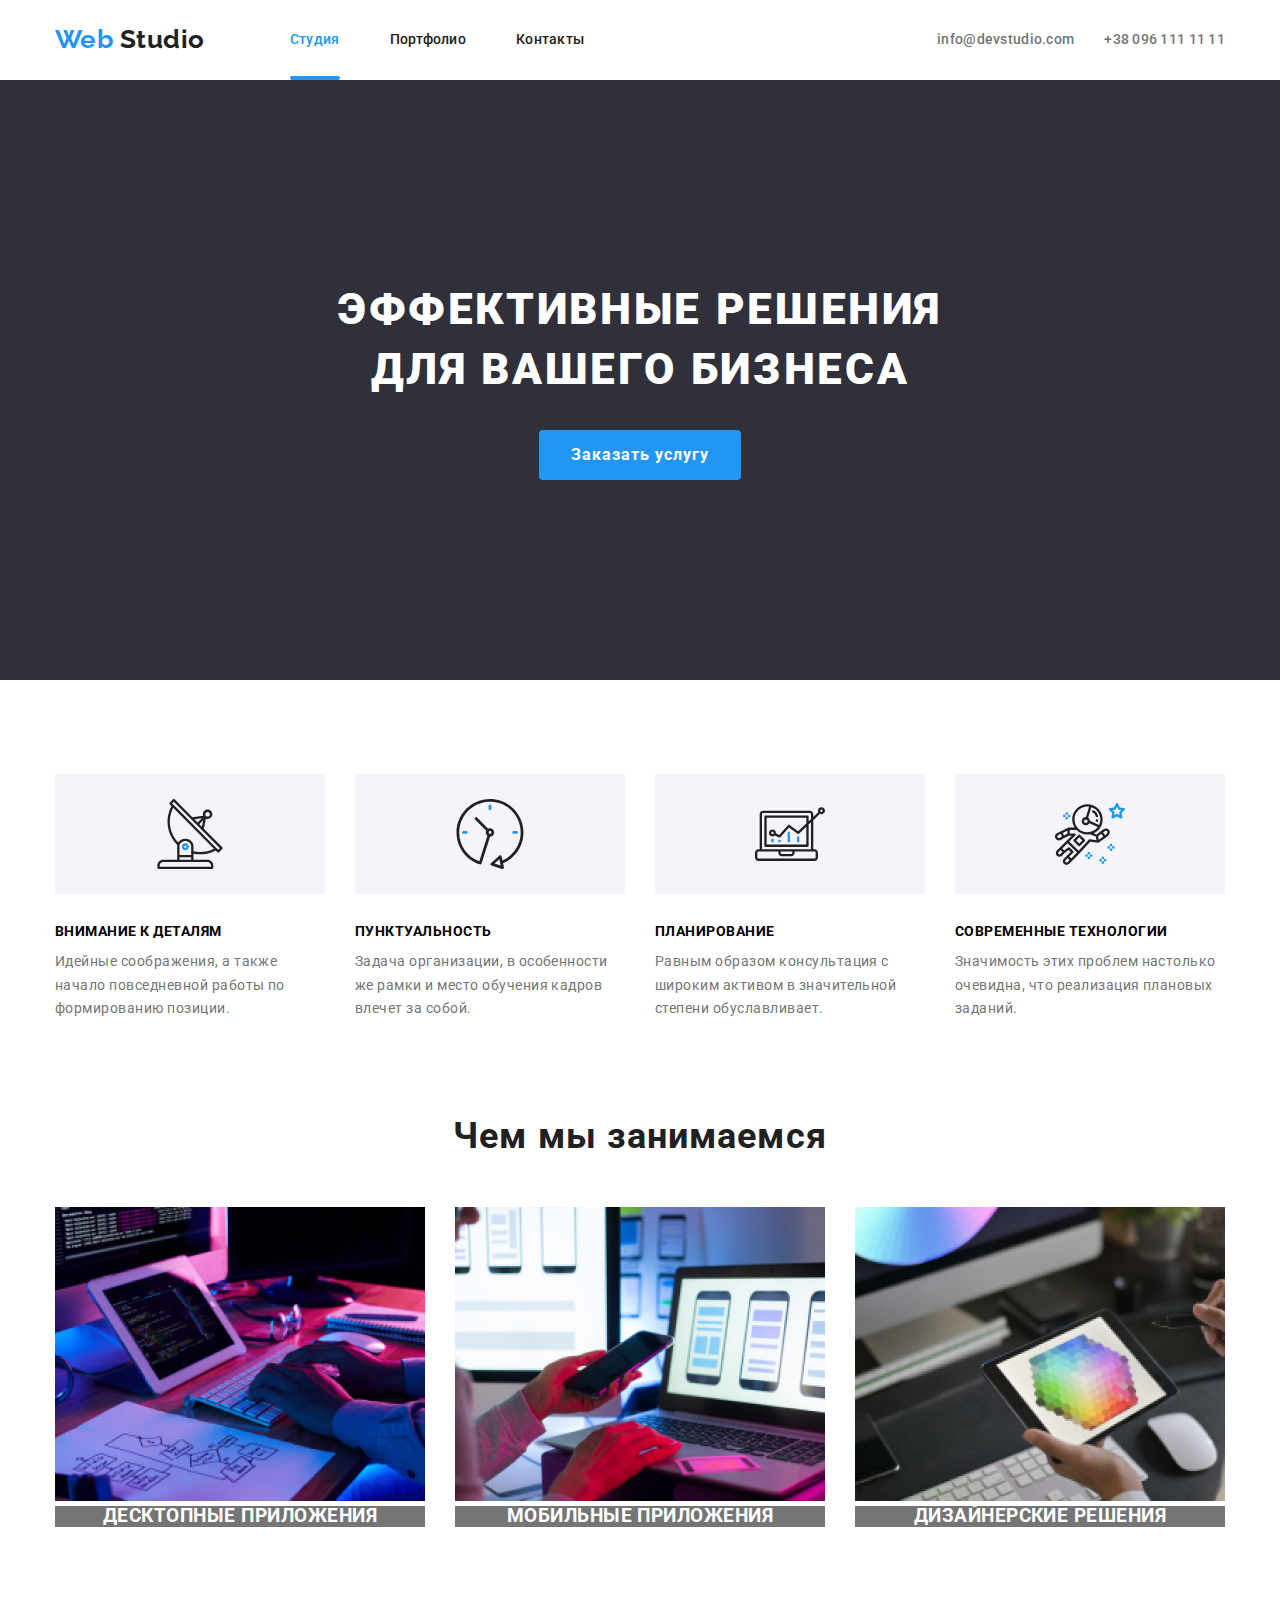
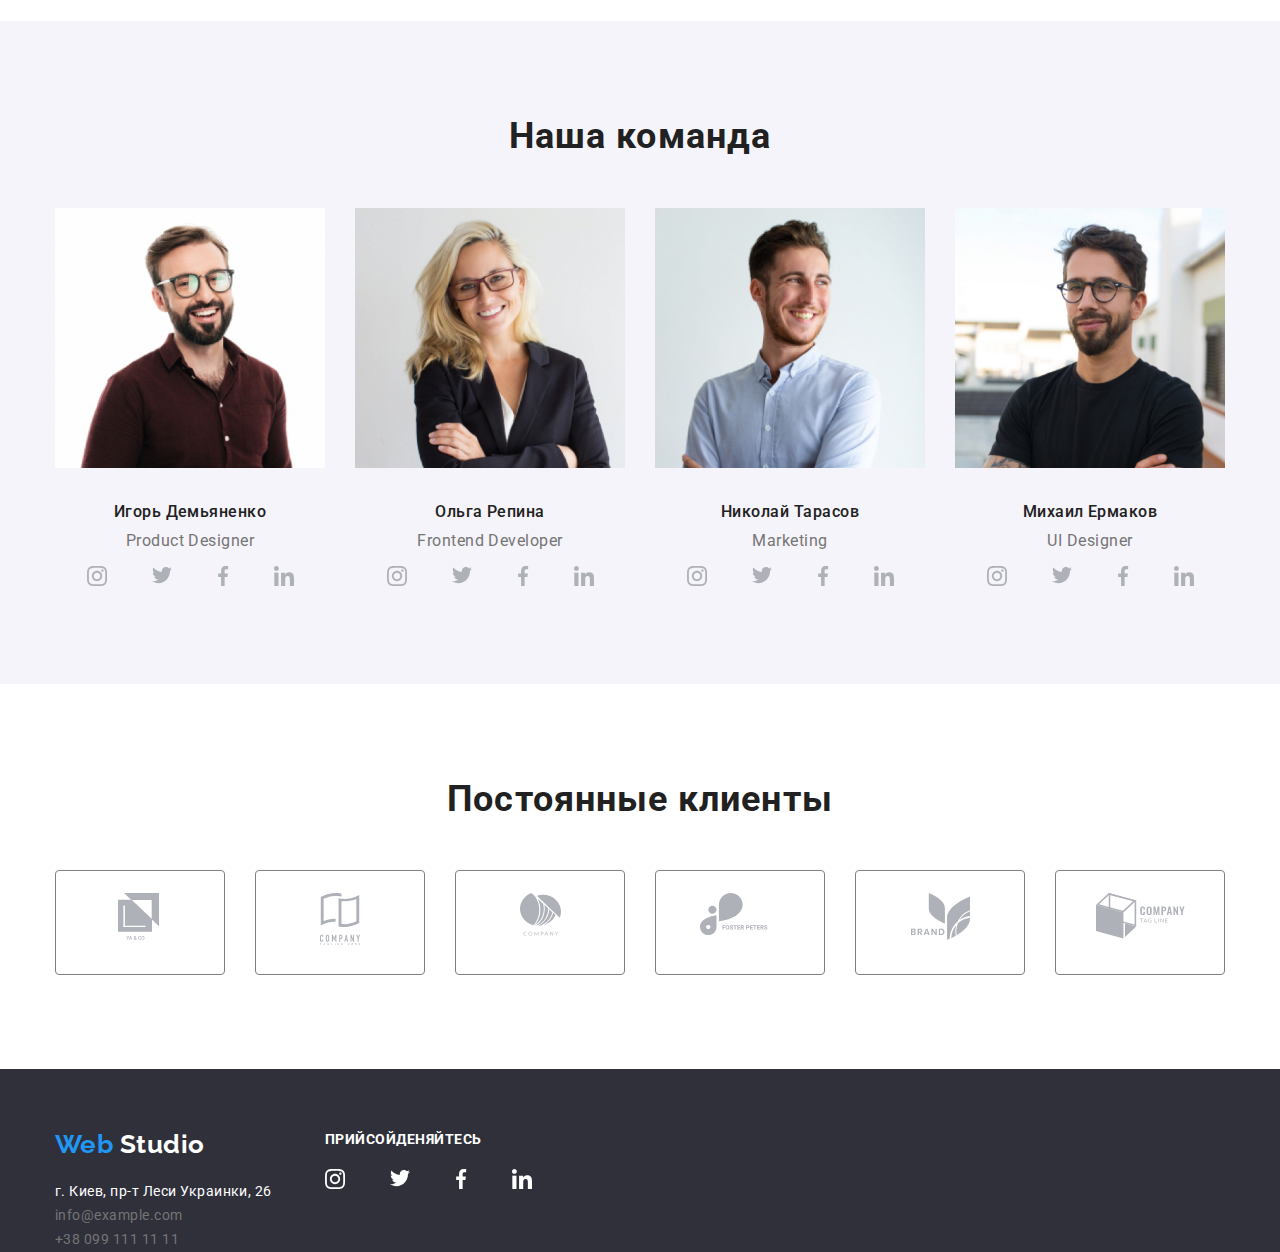
==== index.html @ 1988f990 "Initial commit" ====
<!DOCTYPE html>
<html lang="ru">
	<head>
		<meta charset="UTF-8" />
		<meta name="viewport" content="width=device-width, initial-scale=1.0" />
		<link
			href="https://fonts.googleapis.com/css2?family=Raleway:wght@700&family=Roboto:wght@500;900&display=swap"
			rel="stylesheet"
		/>
		<link
			rel="stylesheet"
			href="https://cdnjs.cloudflare.com/ajax/libs/modern-normalize/0.7.0/modern-normalize.min.css"
		/>

		<link rel="stylesheet" href="./css/style.css" />

		<title>Web studio main</title>
	</head>
	<body>
		<!--Header-->

		<header>
			<nav class="site-nav">
				<div class="conteiners">
					<a href="./index.html" class="logo">
						<span>Web</span>
						Studio
					</a>
					<ul class="list">
						<li class="item"><a href="./index.html" class="link current-page">Студия</a></li>
						<li class="item"><a href="./portfolio.html" class="link">Портфолио</a></li>
						<li class="item"><a href="" class="link">Контакты</a></li>
					</ul>
					<ul class="list contacts">
						<li class="item-contact">
							<a href="mailto:info@devstudio.com" class="link contact">
								<!--<img src="./img/phone.svg" alt="знак телефона" />-->
								info@devstudio.com
							</a>
						</li>
						<li class="item-contact">
							<a href="tel:+380961111111" class="link contact">
								<!--<img src="./img/envelope.svg" alt="знак конверта" />-->
								+38 096 111 11 11
							</a>
						</li>
					</ul>
				</div>
			</nav>
		</header>
		<main>
			<!-- HERO-->

			<section class="hero">
				<div class="conteiners">
					<h1 class="title">Эффективные решения для вашего бизнеса</h1>
					<button class="button">Заказать услугу</button>
				</div>
			</section>

			<!--наши особенности-->

			<section class="features">
				<div class="conteiners">
					<h2 class="title" hidden>Наши особенности</h2>
					<ul class="list">
						<li class="item">
							<div class="img-conteiner"><img src="./img/antenna_1.svg" alt="антена" class="images" /></div>
							<h3 class="sub-title">Внимание к деталям</h3>
							<p class="post">
								Идейные соображения, а также начало повседневной работы по формированию позиции.
							</p>
						</li>
						<li class="item">
							<div class="img-conteiner"><img src="./img/clock_1.svg" alt="часы" class="images" /></div>
							<h3 class="sub-title">Пунктуальность</h3>
							<p class="post">
								Задача организации, в особенности же рамки и место обучения кадров влечет за собой.
							</p>
						</li>
						<li class="item">
							<div class="img-conteiner"><img src="./img/diagram_1.svg" alt="диаграма" class="images" /></div>
							<h3 class="sub-title">Планирование</h3>
							<p class="post">
								Равным образом консультация с широким активом в значительной степени обуславливает.
							</p>
						</li>
						<li class="item">
							<div class="img-conteiner"><img src="./img/astronaut_1.svg" alt="астронафт" class="images" /></div>
							<h3 class="sub-title">Современные технологии</h3>
							<p class="post">
								Значимость этих проблем настолько очевидна, что реализация плановых заданий.
							</p>
						</li>
					</ul>
				</div>
			</section>

			<!--чем мы занимаемся -->

			<section class="work">
				<div class="conteiners">
					<h2 class="title">Чем мы занимаемся</h2>
					<ul class="list">
						<li class="item">
							<img src="./img/desctop.jpg" alt="изборажение ноутбука" />
							<h3 class="sub-title">Десктопные приложения</h3>
						</li>
						<li class="item">
							<img src="./img/mobile.jpg" alt="изображение телефона" />
							<h3 class="sub-title">Мобильные приложения</h3>
						</li>
						<li class="item">
							<img src="./img/design.jpg" alt="изображение екрана компьюетра" />
							<h3 class="sub-title">Дизайнерские решения</h3>
						</li>
					</ul>
				</div>
			</section>

			<!--наша  команда-->

			<section class="team">
				<div class="conteiners">
					<h2 class="title">Наша команда</h2>
					<ul class="list">
						<li class="item">
							<img src="./img/photo_1.jpg" alt="изображение сотрудника" width="270" height="260" ; />
							<h3 class="name">Игорь Демьяненко</h3>
							<p class="position">Product Designer</p>
							<ul class="socialnetwork-list">
								<li class="social-icon">
									<a href="https://www.instagramm.com/" aria-label="Instagramm" class="social-link">
										<img src="./img/instagramm.svg" alt="логотип интаграма" />
									</a>
								</li>
								<li class="social-icon">
									<a href="https://twitter.com/explore" aria-label="Twitter" class="social-link">
										<img src="./img/twiter.svg" alt="логотип твитера" />
									</a>
								</li>
								<li class="social-icon">
									<a href="https://www.facebook.com/" aria-label="Facebook" class="social-link">
										<img src="./img/facebook.svg" alt="логотип фейсбука" />
									</a>
								</li>
								<li class="social-icon">
									<a href="https://www.linkedin.com/" aria-label="LinkenIn" class="social-link">
										<img src="./img/linken.svg" alt="логотип линкед ина" />
									</a>
								</li>
							</ul>
						</li>
						<li class="item">
							<img src="./img/photo_2.jpg" alt="изображение сотрудника" width="270" height="260" ; />
							<h3 class="name">Ольга Репина</h3>
							<p class="position">Frontend Developer</p>
							<ul class="socialnetwork-list">
								<li>
									<a href="https://www.instagramm.com/" aria-label="Instagramm" class="social-link">
										<img src="./img/instagramm.svg" alt="логотип интаграма" />
									</a>
								</li>
								<li class="list">
									<a href="https://twitter.com/explore" aria-label="Twitter" class="social-link">
										<img src="./img/twiter.svg" alt="логотип твитера" />
									</a>
								</li>
								<li class="list">
									<a href="https://www.facebook.com/" aria-label="Facebook" class="social-link">
										<img src="./img/facebook.svg" alt="логотип фейсбука" />
									</a>
								</li>
								<li class="list">
									<a href="https://www.linkedin.com/" aria-label="LinkenIn" class="social-link">
										<img src="./img/linken.svg" alt="логотип линкед ина" />
									</a>
								</li>
							</ul>
						</li>
						<li class="item">
							<img src="./img/photo_3.jpg" alt="изображение сотрудника" width="270" height="260" ; />
							<h3 class="name">Николай Тарасов</h3>
							<p class="position">Marketing</p>
							<ul class="socialnetwork-list">
								<li class="list">
									<a href="https://www.instagramm.com/" aria-label="Instagramm" class="social-link">
										<img src="./img/instagramm.svg" alt="логотип интаграма" />
									</a>
								</li>
								<li class="list">
									<a href="https://twitter.com/explore" aria-label="Twitter" class="social-link">
										<img src="./img/twiter.svg" alt="логотип твитера" />
									</a>
								</li>
								<li class="list">
									<a href="https://www.facebook.com/" aria-label="Facebook" class="social-link">
										<img src="./img/facebook.svg" alt="логотип фейсбука" />
									</a>
								</li>
								<li class="list">
									<a href="https://www.linkedin.com/" aria-label="LinkenIn" class="social-link">
										<img src="./img/linken.svg" alt="логотип линкед ина" />
									</a>
								</li>
							</ul>
						</li>
						<li class="item">
							<img src="./img/photo_4.jpg" alt="изображение сотрудника" width="270" height="260" ; />
							<h3 class="name">Михаил Ермаков</h3>
							<p class="position">UI Designer</p>
							<ul class="socialnetwork-list">
								<li class="list">
									<a href="https://www.instagramm.com/" aria-label="Instagramm" class="social-link">
										<img src="./img/instagramm.svg" alt="логотип интаграма" />
									</a>
								</li>
								<li>
									<a href="https://twitter.com/explore" aria-label="Twitter" class="social-link">
										<img src="./img/twiter.svg" alt="логотип твитера" />
									</a>
								</li>
								<li class="list">
									<a href="https://www.facebook.com/" aria-label="Facebook" class="social-link">
										<img src="./img/facebook.svg" alt="логотип фейсбука" />
									</a>
								</li>
								<li class="list">
									<a href="https://www.linkedin.com/" aria-label="LinkenIn" class="social-link">
										<img src="./img/linken.svg" alt="логотип линкед ина" />
									</a>
								</li>
							</ul>
						</li>
					</ul>
				</div>
			</section>
			<!--постоянные клиенты-->
			<section class="client">
				<div class="conteiners">
					<h2 class="title">Постоянные клиенты</h2>
					<ul class="list">
						<li class="item">
							<a href="#" class="logo"><img src="./img/logo_client_1.svg" alt="лого первого постоянного клиента" /></a>
						</li>
						<li class="item">
							<a href="#" class="logo"><img src="./img/logo_client_2.svg" alt="лого второго постоянного клиента" /></a>
						</li>
						<li class="item">
							<a href="#" class="logo"><img src="./img/logo_client_3.svg" alt="лого третего постоянного клиента" /></a>
						</li>
						<li class="item">
							<a href="#" class="logo"><img src="./img/logo_client_4.svg" alt="лого четверт постоянного клиента" /></a>
						</li>
						<li class="item">
							<a href="#" class="logo"><img src="./img/logo_clinet_5.svg" alt="лого пятого постоянного клиента" /></a>
						</li>
						<li class="item">
							<a href="#" class="logo"><img src="./img/logo_clinet_6.svg" alt="лого шестого постоянного клиента" /></a>
						</li>
					</ul>
				</div>
			</section>
		</main>

		<!--Футер-->

		<footer class="footer">
			<div class="conteiners">
				<div class="input-conteiner">
					<h2 hidden>Контактная информация</h2>
					<a href="./index.html" class="logo">
						<span>Web</span>
						Studio
					</a>
					<address>
						<a href="https://goo.gl/maps/7qZ9SEmHGYKd3bcy6" class="contact adress">г. Киев, пр-т Леси Украинки, 26</a>
						<br />
						<a href="mailto:info@example.com" class="contact">info@example.com</a>
						<br />
						<a href="tel:+380991111111" class="contact">+38 099 111 11 11</a>
					</address>
				</div>
				<div class="input-conteiner">
					<b class="connect">Прийсойденяйтесь</b>

					<ul class="socialnetwork-list">
						<li class="socialnetwork-icon">
							<a href="" aria-label="Instagram" class="social-links">
								<img src="./img/dark_logo_instagramm.svg" alt="лого инстаграма" />
							</a>
						</li>
						<li class="socialnetwork-icon">
							<a href="" aria-label="Twitter" class="social-links">
								<img src="./img/dark_logo_twiter.svg" alt="лого твитера" />
							</a>
						</li>
						<li class="socialnetwork-icon">
							<a href="" aria-label="Facebook" class="social-links">
								<img src="./img/dark_logo_facebook.svg" alt="лого фейсбука" />
							</a>
						</li>
						<li class="socialnetwork-icon">
							<a href="" aria-label="LinkenIn" class="social-links">
								<img src="./img/dark_logo_linkedin.svg" alt="лого линкедина" />
							</a>
						</li>
					</ul>
				</div>
			</div>
			<!--Подписаться  -->
			<div></div>
		</footer>
	</body>
</html>
---- css/style.css ----
html {
	box-sizing: border-box;
}

*,
*::before,
*::after {
	box-sizing: inherit;
}
/* палитра */
:root {
	--acent-text-color: #2196f3;
	--main-text-color: #212121;
	--secondary-text-color: #757575;
	--text-white-color: #ffffff;
	--footer-background-color:  #2f303a;
	ba
}
/* основные правила */
body {
	font-family: Roboto, sans-serif;
	font-style: normal;
	letter-spacing: 0.03em;
	font-weight: 400;
}
h1,
h2,
h3,
h4,
h5,
h6,
p,
a,
ul {
	margin: 0 0;
	padding: 0 0;
}
/* компоненты */
.conteiners {
	margin: auto;
	max-width: 1200px;
	padding: 0 15px;
}
.logo {
	font-family: Raleway;
	text-decoration: none;
	font-weight: 700;
	font-size: 26px;
	line-height: 1.19;
}
.logo > span {
	color: var(--acent-text-color);
}

li {
	list-style-type: none;
}
.link {
	text-decoration: none;
	color: #212121;
}
.button {
	display: inline-block;
	border: 0px;
	margin-top: 0px;
	padding: 10px 32px;
	border-radius: 4px;
	align-items: center;
	text-align: center;

	color: var(--text-white-color);
	background-color: var(--acent-text-color);
	font-weight: 700;
	font-size: 16px;
	line-height: 1.875;
	letter-spacing: 0.06em;
}
.button:hover,
.button:focus {
	color: var(--acent-text-color);
	background-color: var(--text-white-color);
}

.title {
	font-weight: 700;
	font-size: 36px;
	line-height: 1.17;
	letter-spacing: 0.03em;
	color: var(--main-text-color);
}
/* навигация */
.site-nav .conteiners {
	display: flex;
	align-items: center;
}

.current-page {
	position: relative;
	color: var(--acent-text-color);
}
.current-page::after {
	position: absolute;
	left: 0;
	bottom: 0;
	display: block;
	content: " ";
	width: 100%;
	height: 4px;
	background: #2196f3;
	border-radius: 2px;
}
/* logo */
.site-nav .logo {
	color: var(--main-text-color);
	font-weight: 700;
	padding-top: 24px;
	padding-bottom: 25px;
}

/* nav */
.site-nav .list {
	display: flex;
}
.site-nav .item:first-child {
	margin-left: 85px;
}
.site-nav .item:not(:last-child) {
	margin-right: 50px;
}
.site-nav .item-contact:not(:last-child) {
	margin-right: 30px;
}

.site-nav .link {
	display: block;
	padding-top: 32px;
	padding-bottom: 32px;
	font-style: normal;
	font-weight: 500;
	font-size: 14px;
	line-height: 1.14;
	letter-spacing: 0.02em;
}
.site-nav .link:hover,
.site-nav .link:focus {
	color: var(--acent-text-color);
}

/* nav contacts*/
.site-nav .contact {
	color: var(--secondary-text-color);
}

.site-nav .contacts {
	margin-left: auto;
}

/* hero */

.hero {
	text-align: center;
	background-color: var(--footer-background-color);
}
.hero {
	padding-top: 200px;
	padding-bottom: 200px;
}
.hero .title {
	max-width: 696px;
	margin-right: auto;
	margin-left: auto;
	margin-bottom: 30px;
	color: var(--text-white-color);

	font-weight: 900;
	font-size: 44px;
	line-height: 1.36;
	text-align: center;
	letter-spacing: 0.06em;
	text-transform: uppercase;
}
/* features*/
.features {
	padding-top: 94px;
}

.features .list {
	display: flex;
}

.features .item {
	max-width: 270px;
}
.features .item:not(:last-child) {
	margin-right: 30px;
}
.features .img-conteiner {
	display: flex;
	justify-content: center;
	margin-bottom: 30px;
	padding-top: 25px;
	padding-bottom: 25px;

	background-color: #f5f4fa;
}

.features .sub-title {
	margin-bottom: 10px;

	font-weight: 700;
	font-size: 14px;
	line-height: 1.14;
	text-transform: uppercase;
}
.features .post {
	font-weight: 400;
	font-size: 14px;
	line-height: 1.71;
	color: var(--secondary-text-color);
}

/* wrok */

.work {
	padding-top: 94px;
	padding-bottom: 94px;
}

.work .title {
	font-weight: 700;
	font-size: 36px;
	line-height: 1.17;
	text-align: center;
	margin-bottom: 50px;
}

.work .list {
	display: flex;
}

.work .item {
	max-width: 370px;
}
.work .item:not(:last-child) {
	margin-right: 30px;
}
.work .sub-title {
	color: var(--text-white-color);
	text-align: center;
	text-transform: uppercase;

	background-color: var(--secondary-text-color);
}

/* team */
.team {
	background-color: #f5f4fa;
	padding-top: 94px;
	padding-bottom: 94px;
}

.team .title {
	margin-bottom: 50px;

	text-align: center;
}

.team .list {
	display: flex;

	text-align: center;
}
.team .item:not(:last-child) {
	margin-right: 30px;
}

.team .name {
	margin-top: 30px;
	margin-bottom: 10px;

	color: var(--main-text-color);
	font-weight: 500;
	font-size: 16px;
	line-height: 1.19;
}

.team .position {
	margin-bottom: 16px;

	color: var(--secondary-text-color);
	font-weight: 400;
	font-size: 16px;
	line-height: 1.19;
}

.team .socialnetwork-list {
	display: flex;
	max-width: 207px;
	justify-content: space-between;
	margin-left: 32px;
}
.team .social-icon:not(:last-child) {
	margin-right: 10px;
}

/* clients */
.client {
	padding-top: 94px;
	padding-bottom: 94px;
}

.client .title {
	text-align: center;
	margin-bottom: 50px;
}

.client .list {
	display: flex;
	justify-content: space-between;
}

.client .item:not(:last-child) {
	margin-right: 30px;
}

.client .item {
	border: 1px solid grey;
	width: 270px;
	padding-top: 22px;
	padding-bottom: 22px;
	border-radius: 4px;
	display: flex;
	justify-content: center;
}

.client img:hover,
.client img:focus {
	background-color: var(--acent-text-color);
}

/* footer */
.footer {
	background-color: var(--footer-background-color);
}
.footer .conteiners {
	display: flex;
	padding-top: 60px;
}

.footer .input-conteiner {
	display: block;
	width: 270px;
}
.footer .logo {
	display: block;
	margin-bottom: 20px;

	color: var(--text-white-color);
	text-decoration: none;
}
.footer .contact {
	color: var(--secondary-text-color);
	font-style: normal;
	font-weight: 400;
	font-size: 14px;
	line-height: 1.71;
	text-decoration: none;
}
.footer .adress {
	color: var(--text-white-color);
}

.footer .connect {
	display: block;
	margin-bottom: 20px;

	color: var(--text-white-color);
	font-weight: 700;
	font-size: 14px;
	line-height: 1.43;
	text-transform: uppercase;
}

.footer .social-links:hover,
.footer .social-links:focus {
	background-color: var(--acent-text-color);
}

.footer .socialnetwork-list {
	display: flex;
	max-width: 207px;
	justify-content: space-between;
}

.footer .socialnetwork-icon:not(:last-child) {
	display: block;
	margin-right: 10px;
}

/* PORTFOLIO */

/* filters */
.filters {
	padding-top: 94px;
	padding-bottom: 50px;
}
.filters .list {
	display: flex;
	justify-content: center;
}

.filters .item {
	margin-right: 8px;
}

.filters .button {
	text-align: center;
	color: var(--main-text-color);
	font-weight: 500;
	font-size: 16px;
	line-height: 1.62;

	background-color: #f5f4fa;
}

.filters .button:hover,
.filters .button:focus {
	color: var(--text-white-color);
	background-color: var(--acent-text-color);
}

/* projects */
.projects {
	padding-bottom: 94px;
}

.projects .list {
	display: flex;
	flex-wrap: wrap;
}
.projects .item {
	max-width: 370px;
}

.projects .item:not(:nth-child(3n)) {
	margin-right: 30px;
}
.projects .item:not(:nth-last-child(-n + 3)) {
	margin-bottom: 30px;
}
.projects a {
	text-decoration: none;
	text-transform: none;
}
.projects h3 {
	color: var(--main-text-color);
	font-weight: 700;
	font-size: 18px;
	line-height: 2;

	letter-spacing: 0.06em;
}
.projects .sub-title {
	color: var(--secondary-text-color);
	font-weight: 400;
	font-size: 16px;
	line-height: 1.87;
}
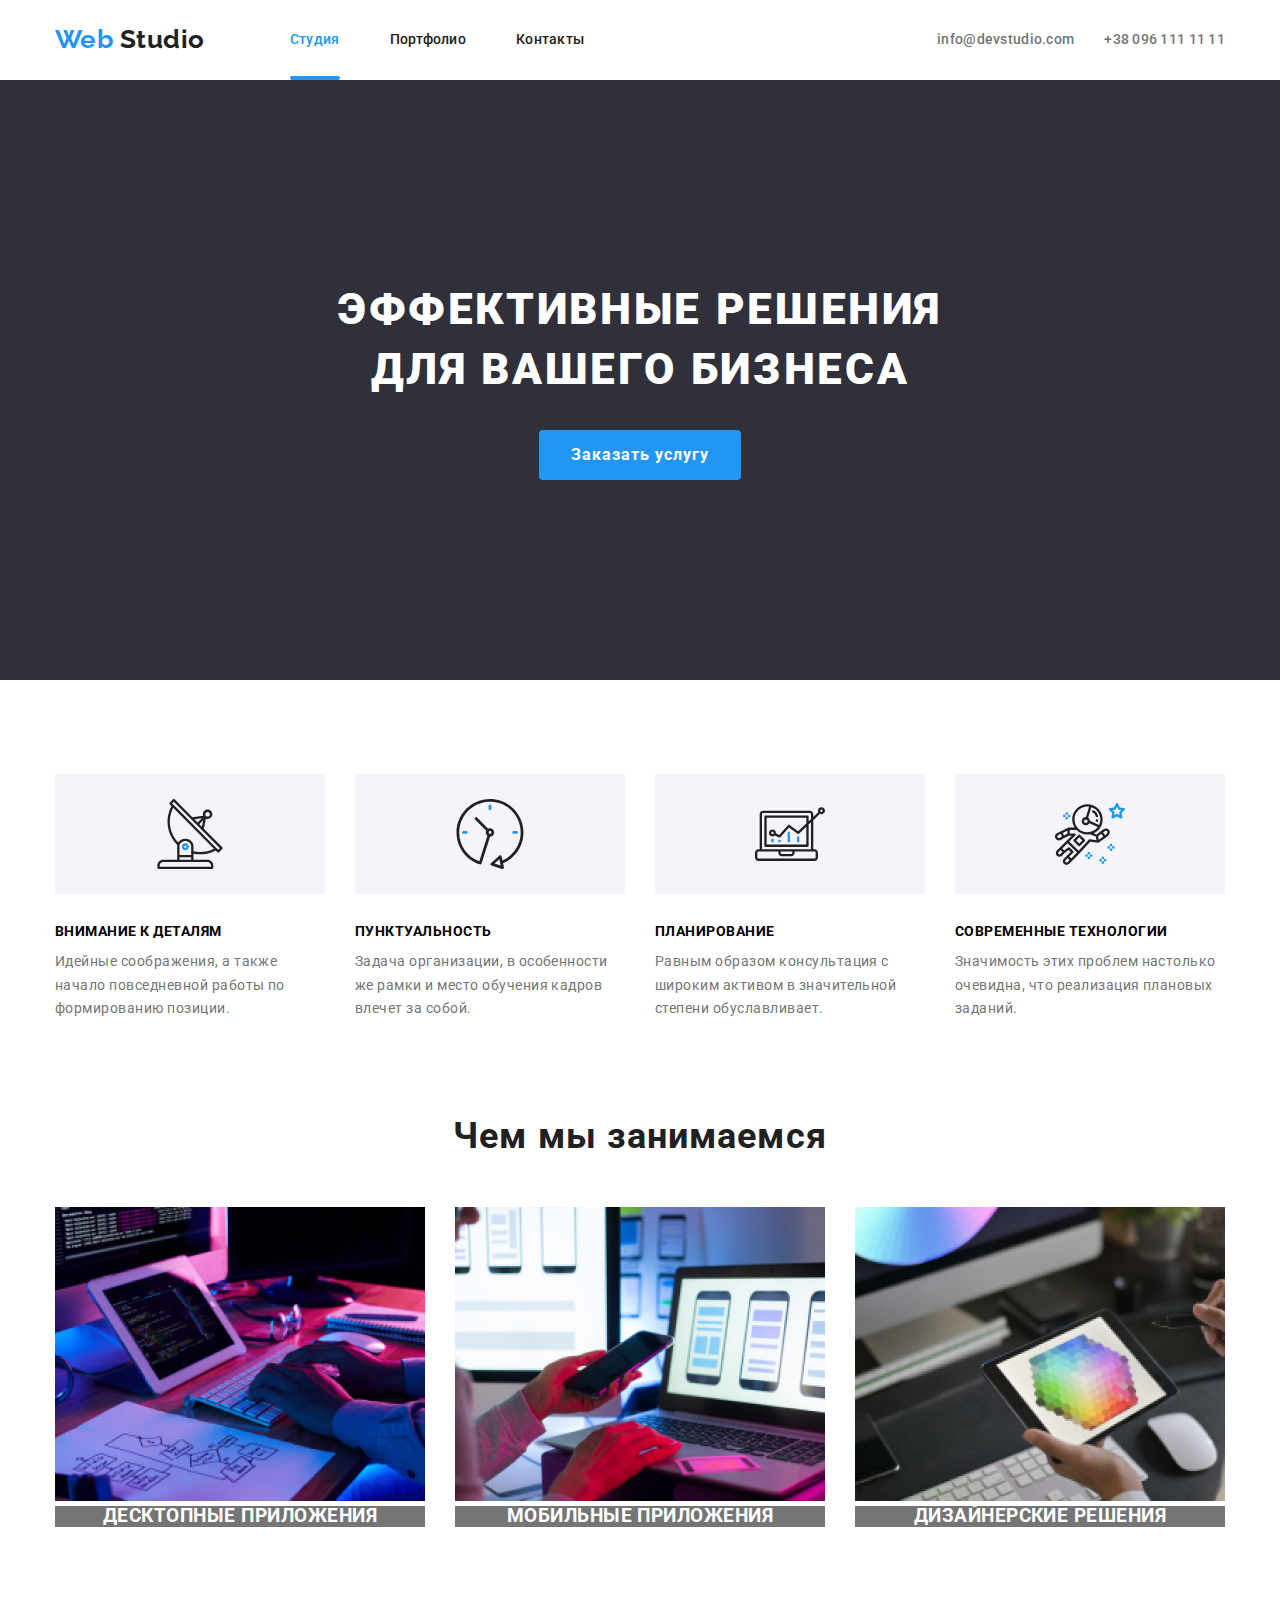
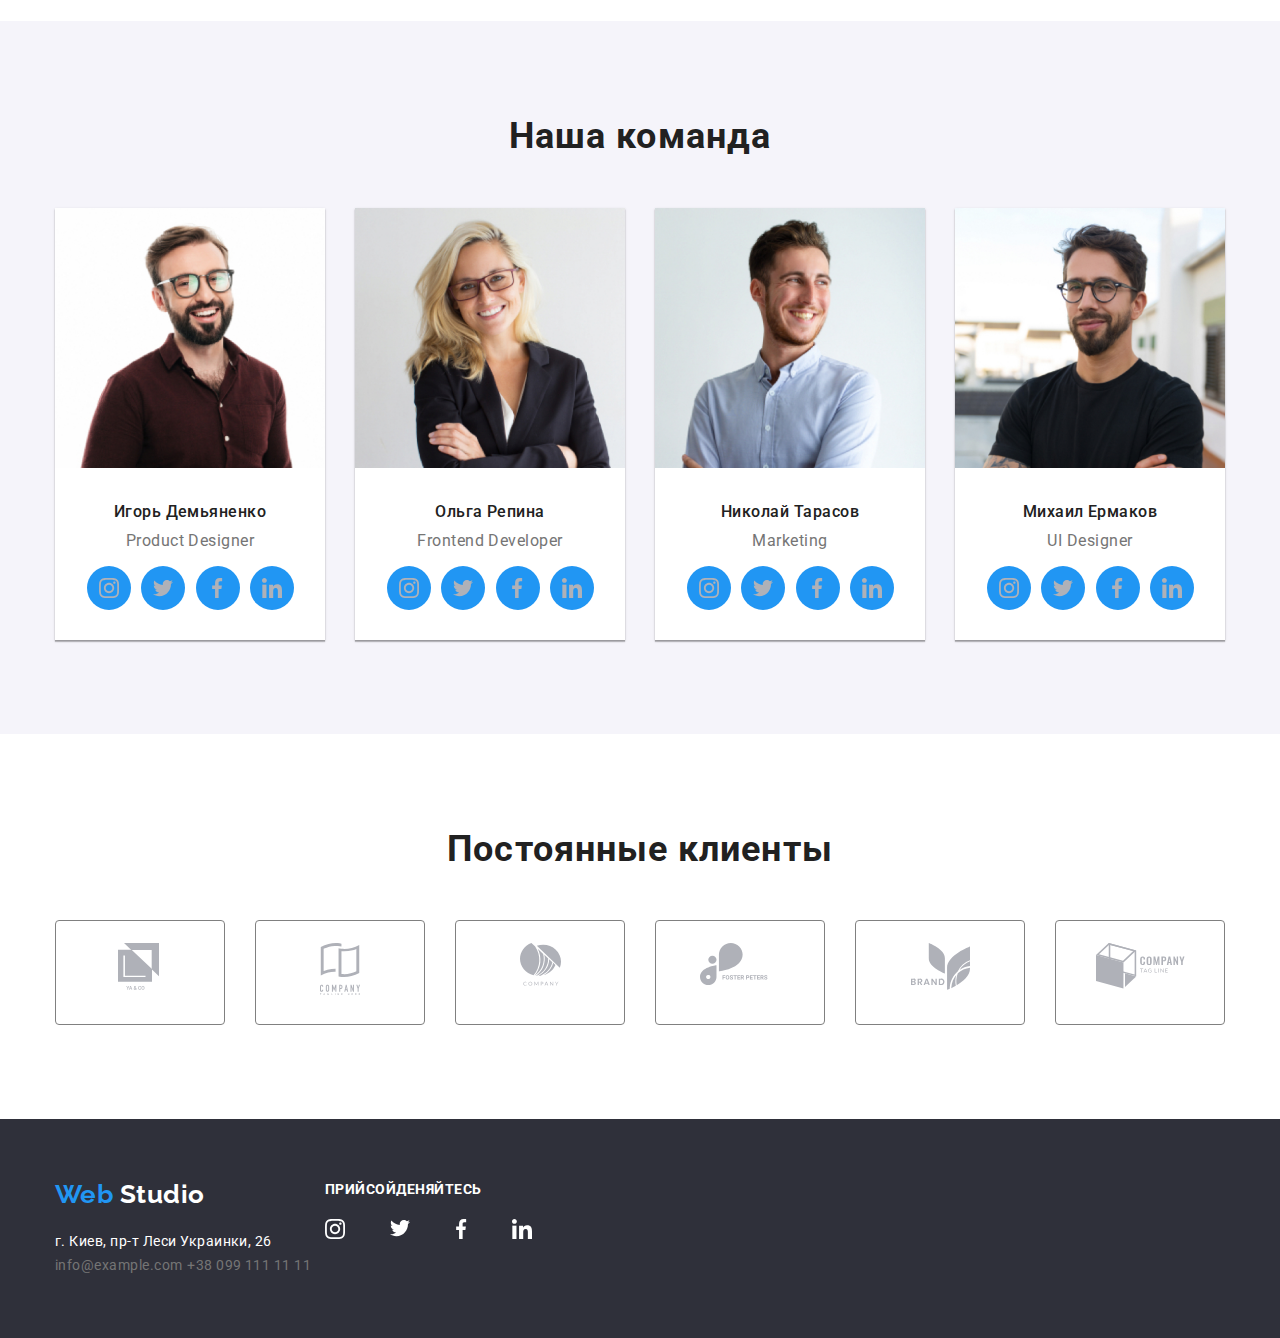
==== commit 727276f8: "Правки" ====
--- a/index.html
+++ b/index.html
@@ -29,7 +29,7 @@
 					<ul class="list">
 						<li class="item"><a href="./index.html" class="link current-page">Студия</a></li>
 						<li class="item"><a href="./portfolio.html" class="link">Портфолио</a></li>
-						<li class="item"><a href="" class="link">Контакты</a></li>
+						<li class="item"><a href="#adress" class="link">Контакты</a></li>
 					</ul>
 					<ul class="list contacts">
 						<li class="item-contact">
@@ -125,108 +125,188 @@
 					<h2 class="title">Наша команда</h2>
 					<ul class="list">
 						<li class="item">
-							<img src="./img/photo_1.jpg" alt="изображение сотрудника" width="270" height="260" ; />
+							<img src="./img/photo_1.jpg" alt="изображение сотрудника" width="270" height="260" />
 							<h3 class="name">Игорь Демьяненко</h3>
 							<p class="position">Product Designer</p>
 							<ul class="socialnetwork-list">
 								<li class="social-icon">
-									<a href="https://www.instagramm.com/" aria-label="Instagramm" class="social-link">
+									<a
+										class="social-icon-item"
+										href="https://www.instagramm.com/"
+										aria-label="Instagramm"
+										class="social-link"
+									>
 										<img src="./img/instagramm.svg" alt="логотип интаграма" />
 									</a>
 								</li>
 								<li class="social-icon">
-									<a href="https://twitter.com/explore" aria-label="Twitter" class="social-link">
+									<a
+										class="social-icon-item"
+										href="https://twitter.com/explore"
+										aria-label="Twitter"
+										class="social-link"
+									>
 										<img src="./img/twiter.svg" alt="логотип твитера" />
 									</a>
 								</li>
 								<li class="social-icon">
-									<a href="https://www.facebook.com/" aria-label="Facebook" class="social-link">
+									<a
+										class="social-icon-item"
+										href="https://www.facebook.com/"
+										aria-label="Facebook"
+										class="social-link"
+									>
 										<img src="./img/facebook.svg" alt="логотип фейсбука" />
 									</a>
 								</li>
 								<li class="social-icon">
-									<a href="https://www.linkedin.com/" aria-label="LinkenIn" class="social-link">
+									<a
+										class="social-icon-item"
+										href="https://www.linkedin.com/"
+										aria-label="LinkenIn"
+										class="social-link"
+									>
 										<img src="./img/linken.svg" alt="логотип линкед ина" />
 									</a>
 								</li>
 							</ul>
 						</li>
 						<li class="item">
-							<img src="./img/photo_2.jpg" alt="изображение сотрудника" width="270" height="260" ; />
+							<img src="./img/photo_2.jpg" alt="изображение сотрудника" width="270" height="260" />
 							<h3 class="name">Ольга Репина</h3>
 							<p class="position">Frontend Developer</p>
 							<ul class="socialnetwork-list">
 								<li>
-									<a href="https://www.instagramm.com/" aria-label="Instagramm" class="social-link">
+									<a
+										class="social-icon-item"
+										href="https://www.instagramm.com/"
+										aria-label="Instagramm"
+										class="social-link"
+									>
 										<img src="./img/instagramm.svg" alt="логотип интаграма" />
 									</a>
 								</li>
 								<li class="list">
-									<a href="https://twitter.com/explore" aria-label="Twitter" class="social-link">
+									<a
+										class="social-icon-item"
+										href="https://twitter.com/explore"
+										aria-label="Twitter"
+										class="social-link"
+									>
 										<img src="./img/twiter.svg" alt="логотип твитера" />
 									</a>
 								</li>
 								<li class="list">
-									<a href="https://www.facebook.com/" aria-label="Facebook" class="social-link">
+									<a
+										class="social-icon-item"
+										href="https://www.facebook.com/"
+										aria-label="Facebook"
+										class="social-link"
+									>
 										<img src="./img/facebook.svg" alt="логотип фейсбука" />
 									</a>
 								</li>
 								<li class="list">
-									<a href="https://www.linkedin.com/" aria-label="LinkenIn" class="social-link">
+									<a
+										class="social-icon-item"
+										href="https://www.linkedin.com/"
+										aria-label="LinkenIn"
+										class="social-link"
+									>
 										<img src="./img/linken.svg" alt="логотип линкед ина" />
 									</a>
 								</li>
 							</ul>
 						</li>
 						<li class="item">
-							<img src="./img/photo_3.jpg" alt="изображение сотрудника" width="270" height="260" ; />
+							<img src="./img/photo_3.jpg" alt="изображение сотрудника" width="270" height="260" />
 							<h3 class="name">Николай Тарасов</h3>
 							<p class="position">Marketing</p>
 							<ul class="socialnetwork-list">
 								<li class="list">
-									<a href="https://www.instagramm.com/" aria-label="Instagramm" class="social-link">
+									<a
+										class="social-icon-item"
+										href="https://www.instagramm.com/"
+										aria-label="Instagramm"
+										class="social-link"
+									>
 										<img src="./img/instagramm.svg" alt="логотип интаграма" />
 									</a>
 								</li>
 								<li class="list">
-									<a href="https://twitter.com/explore" aria-label="Twitter" class="social-link">
+									<a
+										class="social-icon-item"
+										href="https://twitter.com/explore"
+										aria-label="Twitter"
+										class="social-link"
+									>
 										<img src="./img/twiter.svg" alt="логотип твитера" />
 									</a>
 								</li>
 								<li class="list">
-									<a href="https://www.facebook.com/" aria-label="Facebook" class="social-link">
+									<a
+										class="social-icon-item"
+										href="https://www.facebook.com/"
+										aria-label="Facebook"
+										class="social-link"
+									>
 										<img src="./img/facebook.svg" alt="логотип фейсбука" />
 									</a>
 								</li>
 								<li class="list">
-									<a href="https://www.linkedin.com/" aria-label="LinkenIn" class="social-link">
+									<a
+										class="social-icon-item"
+										href="https://www.linkedin.com/"
+										aria-label="LinkenIn"
+										class="social-link"
+									>
 										<img src="./img/linken.svg" alt="логотип линкед ина" />
 									</a>
 								</li>
 							</ul>
 						</li>
 						<li class="item">
-							<img src="./img/photo_4.jpg" alt="изображение сотрудника" width="270" height="260" ; />
+							<img src="./img/photo_4.jpg" alt="изображение сотрудника" width="270" height="260" />
 							<h3 class="name">Михаил Ермаков</h3>
 							<p class="position">UI Designer</p>
 							<ul class="socialnetwork-list">
 								<li class="list">
-									<a href="https://www.instagramm.com/" aria-label="Instagramm" class="social-link">
+									<a
+										class="social-icon-item"
+										href="https://www.instagramm.com/"
+										aria-label="Instagramm"
+										class="social-link"
+									>
 										<img src="./img/instagramm.svg" alt="логотип интаграма" />
 									</a>
 								</li>
 								<li>
-									<a href="https://twitter.com/explore" aria-label="Twitter" class="social-link">
+									<a
+										class="social-icon-item"
+										href="https://twitter.com/explore"
+										aria-label="Twitter"
+										class="social-link"
+									>
 										<img src="./img/twiter.svg" alt="логотип твитера" />
 									</a>
 								</li>
 								<li class="list">
-									<a href="https://www.facebook.com/" aria-label="Facebook" class="social-link">
+									<a
+										class="social-icon-item"
+										href="https://www.facebook.com/"
+										aria-label="Facebook"
+										class="social-link"
+									>
 										<img src="./img/facebook.svg" alt="логотип фейсбука" />
 									</a>
 								</li>
 								<li class="list">
-									<a href="https://www.linkedin.com/" aria-label="LinkenIn" class="social-link">
+									<a
+										class="social-icon-item"
+										href="https://www.linkedin.com/"
+										aria-label="LinkenIn"
+										class="social-link"
+									>
 										<img src="./img/linken.svg" alt="логотип линкед ина" />
 									</a>
 								</li>
@@ -273,11 +353,9 @@
 						<span>Web</span>
 						Studio
 					</a>
-					<address>
+					<address id="adress">
 						<a href="https://goo.gl/maps/7qZ9SEmHGYKd3bcy6" class="contact adress">г. Киев, пр-т Леси Украинки, 26</a>
-						<br />
 						<a href="mailto:info@example.com" class="contact">info@example.com</a>
-						<br />
 						<a href="tel:+380991111111" class="contact">+38 099 111 11 11</a>
 					</address>
 				</div>
@@ -286,7 +364,7 @@
 
 					<ul class="socialnetwork-list">
 						<li class="socialnetwork-icon">
-							<a href="" aria-label="Instagram" class="social-links">
+							<a href="" aria-label="Instagramm" class="social-links">
 								<img src="./img/dark_logo_instagramm.svg" alt="лого инстаграма" />
 							</a>
 						</li>
--- a/css/style.css
+++ b/css/style.css
@@ -13,8 +13,8 @@
 	--main-text-color: #212121;
 	--secondary-text-color: #757575;
 	--text-white-color: #ffffff;
-	--footer-background-color:  #2f303a;
-	ba
+	--footer-background-color: #2f303a;
+	--team-background-color: #f5f4fa;
 }
 /* основные правила */
 body {
@@ -270,6 +270,13 @@
 
 	text-align: center;
 }
+
+.team .item {
+	box-shadow: 0px 1px 3px rgba(0, 0, 0, 0.12), 0px 1px 1px rgba(0, 0, 0, 0.14), 0px 2px 1px rgba(0, 0, 0, 0.2);
+	border: 0px 0px 4px 4px;
+	background-color: var(--text-white-color);
+}
+
 .team .item:not(:last-child) {
 	margin-right: 30px;
 }
@@ -301,6 +308,17 @@
 }
 .team .social-icon:not(:last-child) {
 	margin-right: 10px;
+}
+
+.social-icon-item {
+	display: flex;
+	justify-content: center;
+	align-items: center;
+	width: 44px;
+	height: 44px;
+	background-color: var(--acent-text-color);
+	border-radius: 50%;
+	margin-bottom: 30px;
 }
 
 /* clients */
@@ -345,6 +363,7 @@
 .footer .conteiners {
 	display: flex;
 	padding-top: 60px;
+	padding-bottom: 60px;
 }
 
 .footer .input-conteiner {
@@ -358,6 +377,7 @@
 	color: var(--text-white-color);
 	text-decoration: none;
 }
+
 .footer .contact {
 	color: var(--secondary-text-color);
 	font-style: normal;
@@ -368,6 +388,7 @@
 }
 .footer .adress {
 	color: var(--text-white-color);
+	display: block;
 }
 
 .footer .connect {
@@ -440,6 +461,8 @@
 }
 .projects .item {
 	max-width: 370px;
+	background-color: var(--text-white-color);
+	border: 1px solid #eeeeee;
 }
 
 .projects .item:not(:nth-child(3n)) {
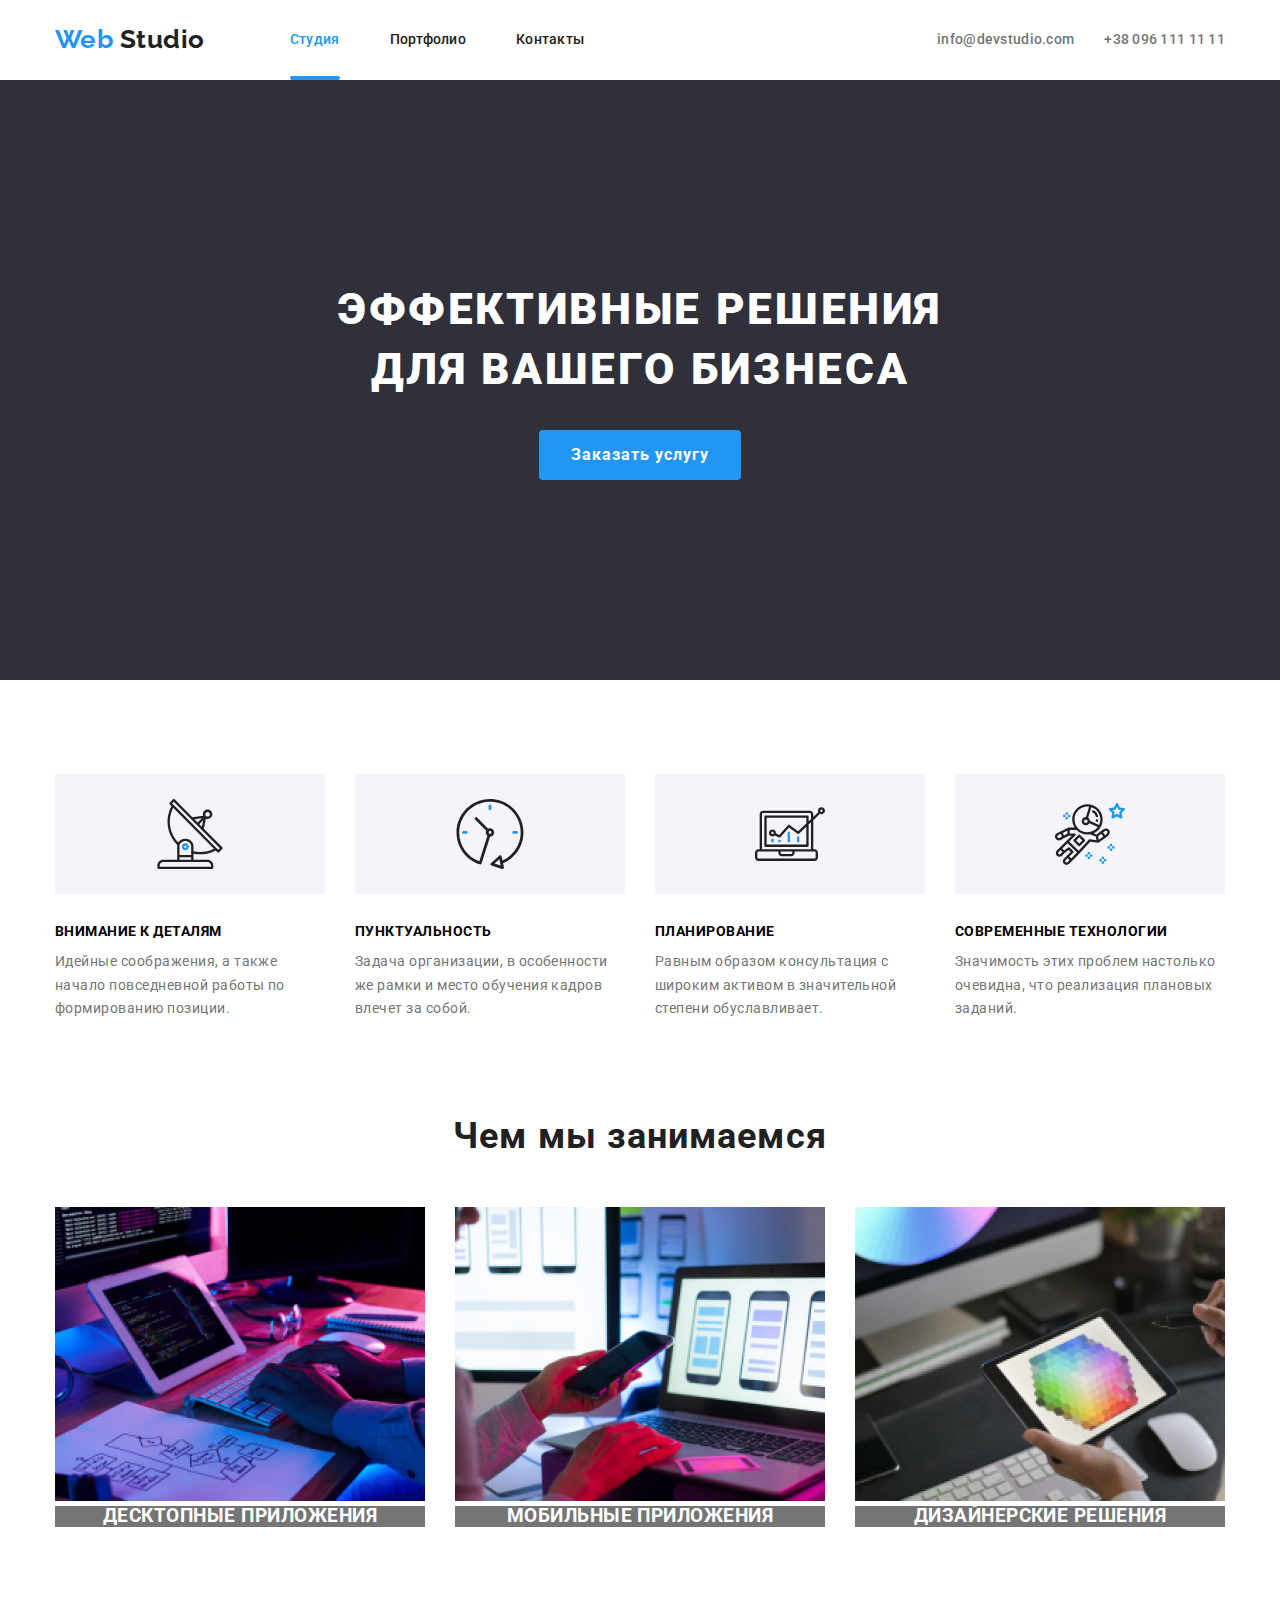
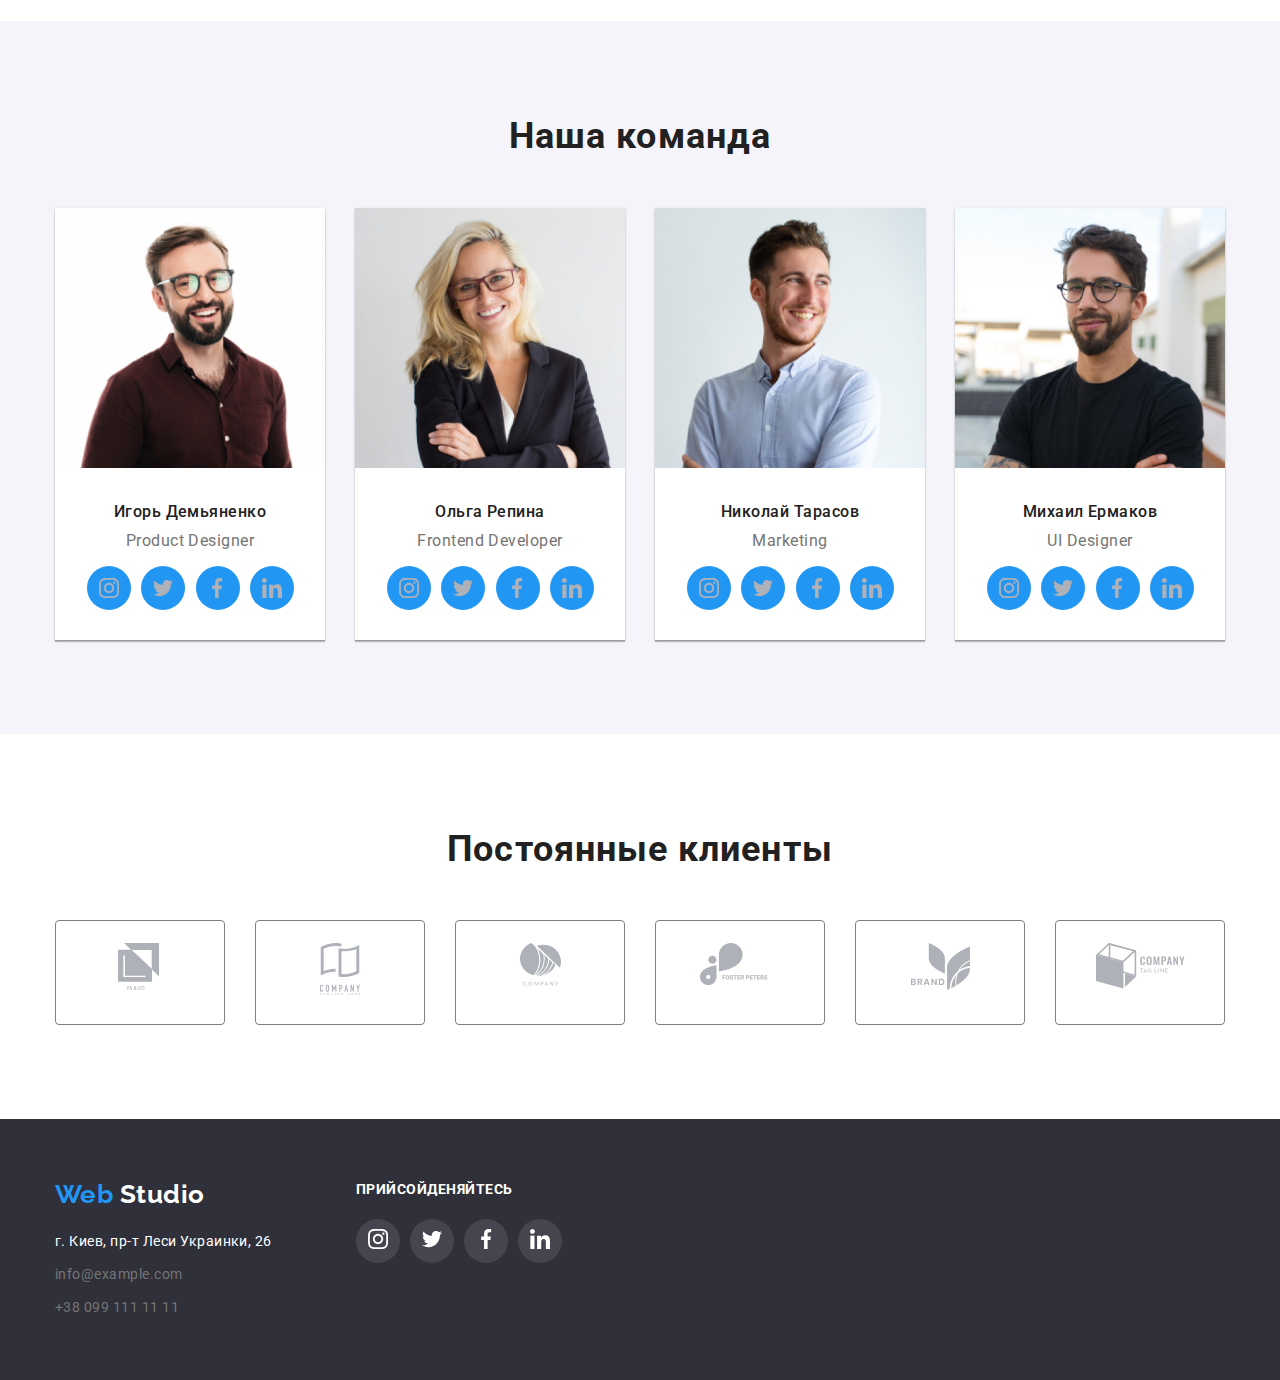
==== commit 12111bc7: "правка иконок" ====
--- a/index.html
+++ b/index.html
@@ -359,26 +359,26 @@
 						<a href="tel:+380991111111" class="contact">+38 099 111 11 11</a>
 					</address>
 				</div>
-				<div class="input-conteiner">
+				<div class="input-conteiner-join">
 					<b class="connect">Прийсойденяйтесь</b>
 
 					<ul class="socialnetwork-list">
-						<li class="socialnetwork-icon">
+						<li class="socialnetwork-icon-footer">
 							<a href="" aria-label="Instagramm" class="social-links">
 								<img src="./img/dark_logo_instagramm.svg" alt="лого инстаграма" />
 							</a>
 						</li>
-						<li class="socialnetwork-icon">
+						<li class="socialnetwork-icon-footer">
 							<a href="" aria-label="Twitter" class="social-links">
 								<img src="./img/dark_logo_twiter.svg" alt="лого твитера" />
 							</a>
 						</li>
-						<li class="socialnetwork-icon">
+						<li class="socialnetwork-icon-footer">
 							<a href="" aria-label="Facebook" class="social-links">
 								<img src="./img/dark_logo_facebook.svg" alt="лого фейсбука" />
 							</a>
 						</li>
-						<li class="socialnetwork-icon">
+						<li class="socialnetwork-icon-footer">
 							<a href="" aria-label="LinkenIn" class="social-links">
 								<img src="./img/dark_logo_linkedin.svg" alt="лого линкедина" />
 							</a>
--- a/css/style.css
+++ b/css/style.css
@@ -15,6 +15,7 @@
 	--text-white-color: #ffffff;
 	--footer-background-color: #2f303a;
 	--team-background-color: #f5f4fa;
+	--footer-socials-color: rgba(255, 255, 255, 0.1);
 }
 /* основные правила */
 body {
@@ -368,7 +369,11 @@
 
 .footer .input-conteiner {
 	display: block;
-	width: 270px;
+	width: 231px;
+}
+
+.footer .input-conteiner:not(:last-child) {
+	margin-right: 70px;
 }
 .footer .logo {
 	display: block;
@@ -379,6 +384,9 @@
 }
 
 .footer .contact {
+	display: block;
+	margin-bottom: 9px;
+
 	color: var(--secondary-text-color);
 	font-style: normal;
 	font-weight: 400;
@@ -386,9 +394,13 @@
 	line-height: 1.71;
 	text-decoration: none;
 }
+
+.footer .contact:last-child {
+	margin-bottom: 0px;
+}
+
 .footer .adress {
 	color: var(--text-white-color);
-	display: block;
 }
 
 .footer .connect {
@@ -413,9 +425,41 @@
 	justify-content: space-between;
 }
 
+.footer .socialnetwork-icon {
+	display: flex;
+	justify-content: center;
+	align-items: center;
+	text-align: center;
+	width: 44px;
+	height: 44px;
+	background-color: var(--acent-text-color);
+	border-radius: 50%;
+	margin-bottom: 30px;
+}
+
+.socialnetwork-icon-footer {
+	display: flex;
+	justify-content: center;
+	align-items: center;
+	width: 44px;
+	height: 44px;
+	background-color: var(--footer-socials-color);
+	border-radius: 50%;
+}
+
+.socialnetwork-icon-footer:not(:last-child) {
+	margin-right: 10px;
+}
+
+}
+
 .footer .socialnetwork-icon:not(:last-child) {
-	display: block;
+	/*  display: block;   */
 	margin-right: 10px;
+}
+
+.input-conteiner-join {
+	display: block;
 }
 
 /* PORTFOLIO */
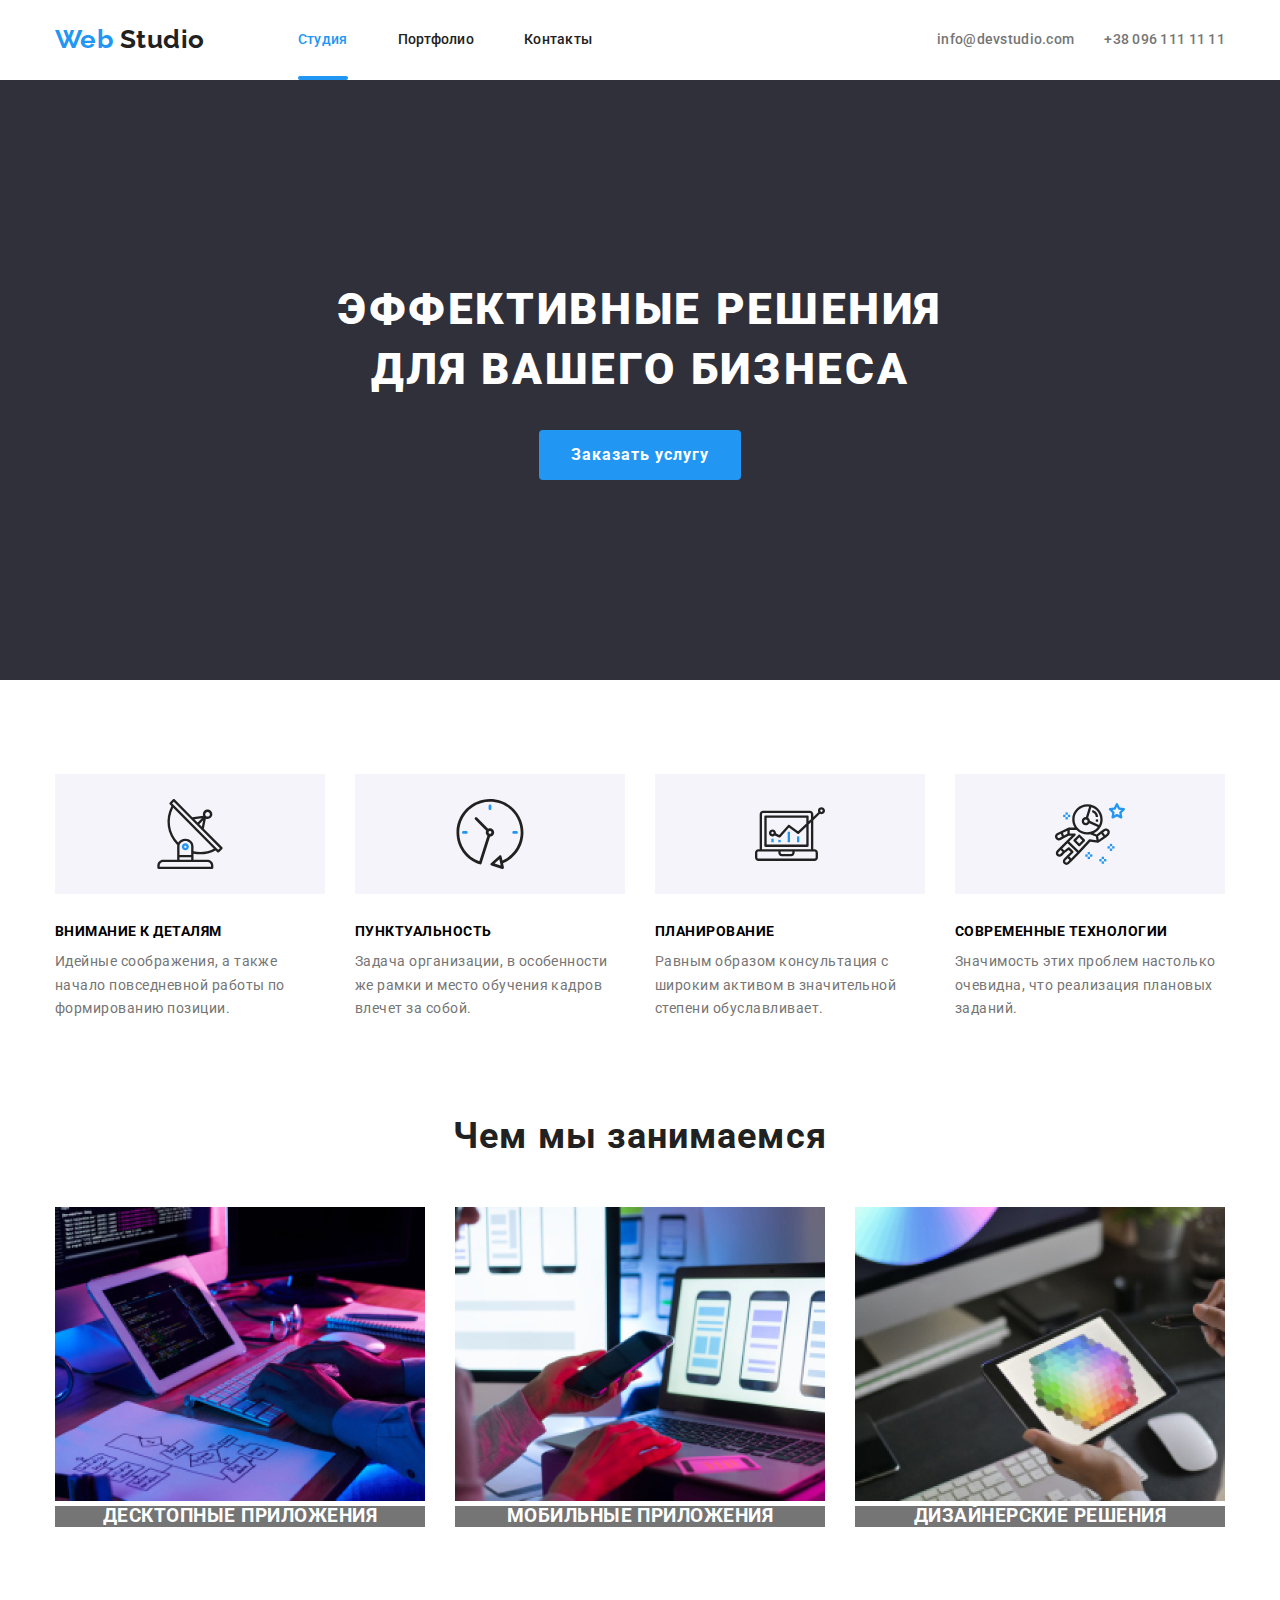
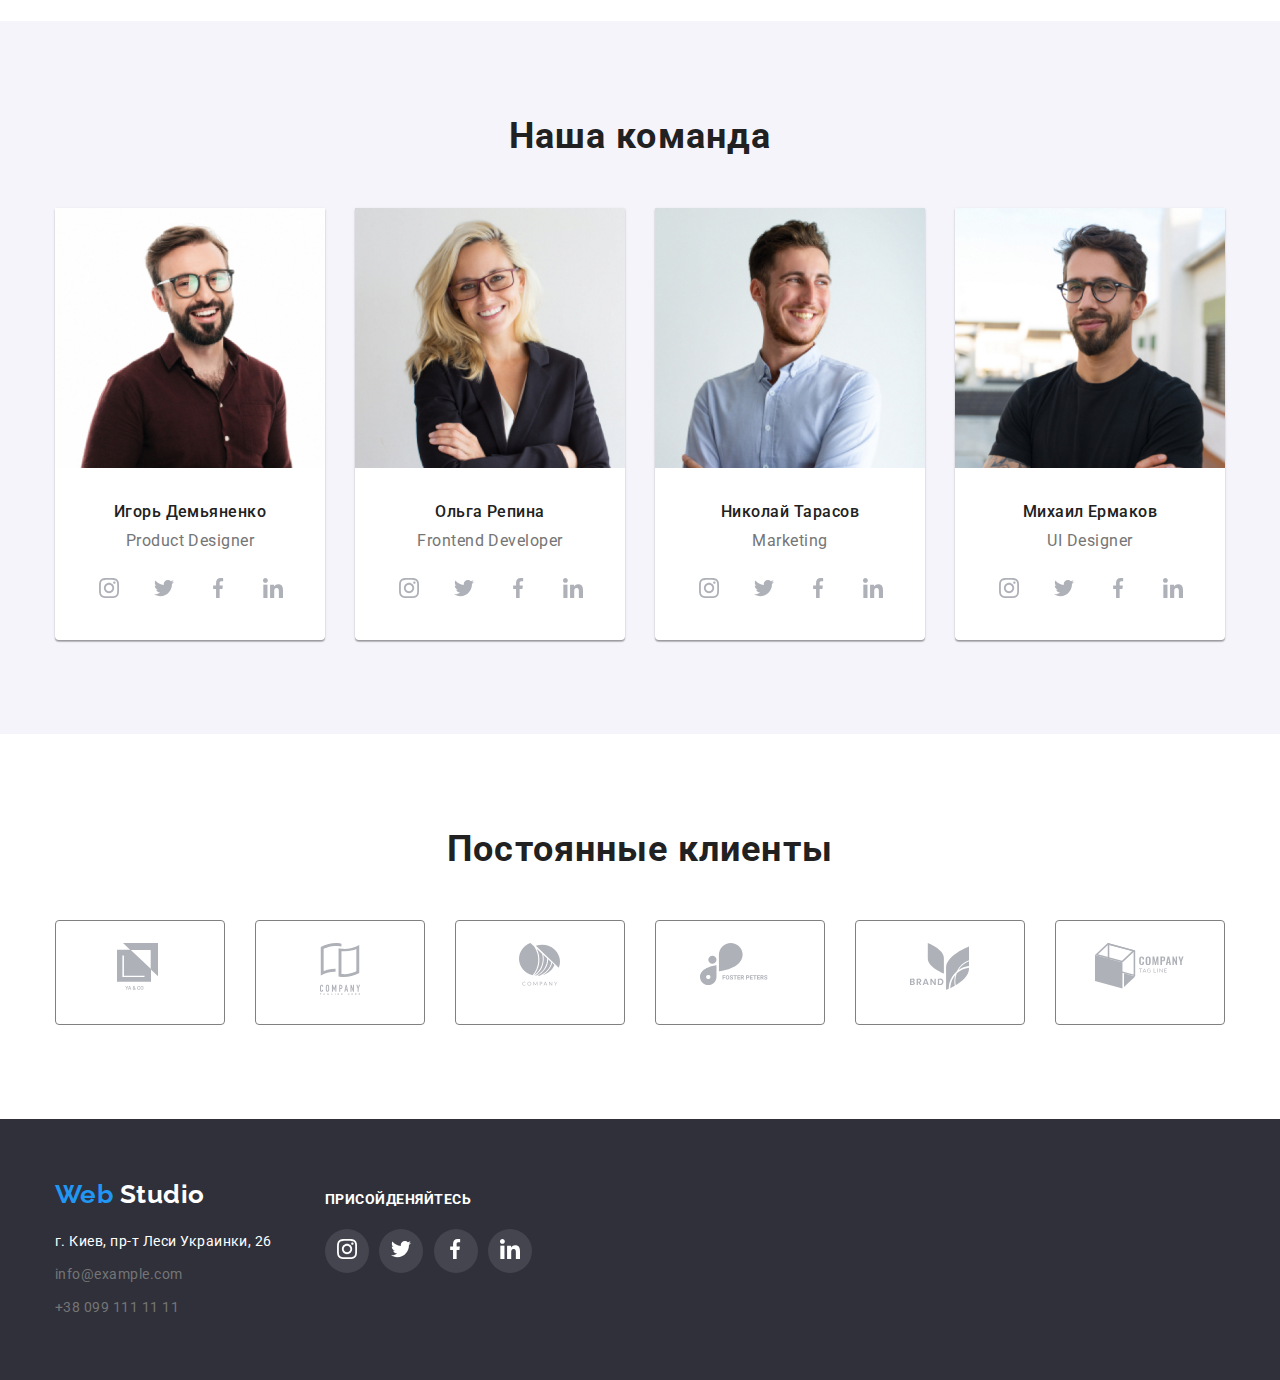
==== commit 0b579e9a: "Правки" ====
--- a/index.html
+++ b/index.html
@@ -360,7 +360,7 @@
 					</address>
 				</div>
 				<div class="input-conteiner-join">
-					<b class="connect">Прийсойденяйтесь</b>
+					<b class="connect">Присойденяйтесь</b>
 
 					<ul class="socialnetwork-list">
 						<li class="socialnetwork-icon-footer">
--- a/css/style.css
+++ b/css/style.css
@@ -116,6 +116,7 @@
 	font-weight: 700;
 	padding-top: 24px;
 	padding-bottom: 25px;
+	margin-right: 93px;
 }
 
 /* nav */
@@ -123,7 +124,7 @@
 	display: flex;
 }
 .site-nav .item:first-child {
-	margin-left: 85px;
+	
 }
 .site-nav .item:not(:last-child) {
 	margin-right: 50px;
@@ -165,6 +166,7 @@
 .hero {
 	padding-top: 200px;
 	padding-bottom: 200px;
+	
 }
 .hero .title {
 	max-width: 696px;
@@ -187,10 +189,11 @@
 
 .features .list {
 	display: flex;
+	flex-wrap: wrap;
 }
 
 .features .item {
-	max-width: 270px;
+	width: 270px;
 }
 .features .item:not(:last-child) {
 	margin-right: 30px;
@@ -268,14 +271,15 @@
 
 .team .list {
 	display: flex;
-
+	flex-wrap: wrap;
 	text-align: center;
 }
 
 .team .item {
 	box-shadow: 0px 1px 3px rgba(0, 0, 0, 0.12), 0px 1px 1px rgba(0, 0, 0, 0.14), 0px 2px 1px rgba(0, 0, 0, 0.2);
-	border: 0px 0px 4px 4px;
+	border-radius: 0px 0px 4px 4px;
 	background-color: var(--text-white-color);
+	width: 270px;
 }
 
 .team .item:not(:last-child) {
@@ -303,10 +307,12 @@
 
 .team .socialnetwork-list {
 	display: flex;
-	max-width: 207px;
 	justify-content: space-between;
 	margin-left: 32px;
-}
+	margin-bottom: 30px;
+	margin-right: 30px;
+}
+
 .team .social-icon:not(:last-child) {
 	margin-right: 10px;
 }
@@ -317,9 +323,12 @@
 	align-items: center;
 	width: 44px;
 	height: 44px;
-	background-color: var(--acent-text-color);
+	background-color: white;
 	border-radius: 50%;
-	margin-bottom: 30px;
+}
+
+.social-icon-item:hover {
+	background-color:var(--acent-text-color);
 }
 
 /* clients */
@@ -335,7 +344,7 @@
 
 .client .list {
 	display: flex;
-	justify-content: space-between;
+	flex-wrap: wrap;
 }
 
 .client .item:not(:last-child) {
@@ -344,7 +353,7 @@
 
 .client .item {
 	border: 1px solid grey;
-	width: 270px;
+	width: calc((100% - 30px * 5) / 6);
 	padding-top: 22px;
 	padding-bottom: 22px;
 	border-radius: 4px;
@@ -369,11 +378,11 @@
 
 .footer .input-conteiner {
 	display: block;
-	width: 231px;
+	width: 270px;
 }
 
 .footer .input-conteiner:not(:last-child) {
-	margin-right: 70px;
+	margin-right:;
 }
 .footer .logo {
 	display: block;
@@ -406,6 +415,7 @@
 .footer .connect {
 	display: block;
 	margin-bottom: 20px;
+	padding-top: 10px;
 
 	color: var(--text-white-color);
 	font-weight: 700;
@@ -447,6 +457,10 @@
 	border-radius: 50%;
 }
 
+.socialnetwork-icon-footer:hover {
+	background-color: var(--acent-text-color);
+}
+
 .socialnetwork-icon-footer:not(:last-child) {
 	margin-right: 10px;
 }
@@ -460,6 +474,7 @@
 
 .input-conteiner-join {
 	display: block;
+	width: 270px;
 }
 
 /* PORTFOLIO */
@@ -496,6 +511,9 @@
 
 /* projects */
 .projects {
+	margin: auto;
+    max-width: 1200px;
+    padding: 0 15px;
 	padding-bottom: 94px;
 }
 
@@ -504,7 +522,7 @@
 	flex-wrap: wrap;
 }
 .projects .item {
-	max-width: 370px;
+	width: 370px;
 	background-color: var(--text-white-color);
 	border: 1px solid #eeeeee;
 }
@@ -520,16 +538,31 @@
 	text-transform: none;
 }
 .projects h3 {
+
 	color: var(--main-text-color);
 	font-weight: 700;
 	font-size: 18px;
 	line-height: 2;
 
+	font-family: Roboto;
+    font-style: normal;
+	font-weight: bold;
+	font-size: 18px;
+	line-height: 2.0;
 	letter-spacing: 0.06em;
+
 }
 .projects .sub-title {
 	color: var(--secondary-text-color);
+	font-family: Roboto;
+    font-style: normal;
 	font-weight: 400;
 	font-size: 16px;
 	line-height: 1.87;
-}
+
+}
+
+.project-text {
+	margin: 20px 24px;
+}
+
